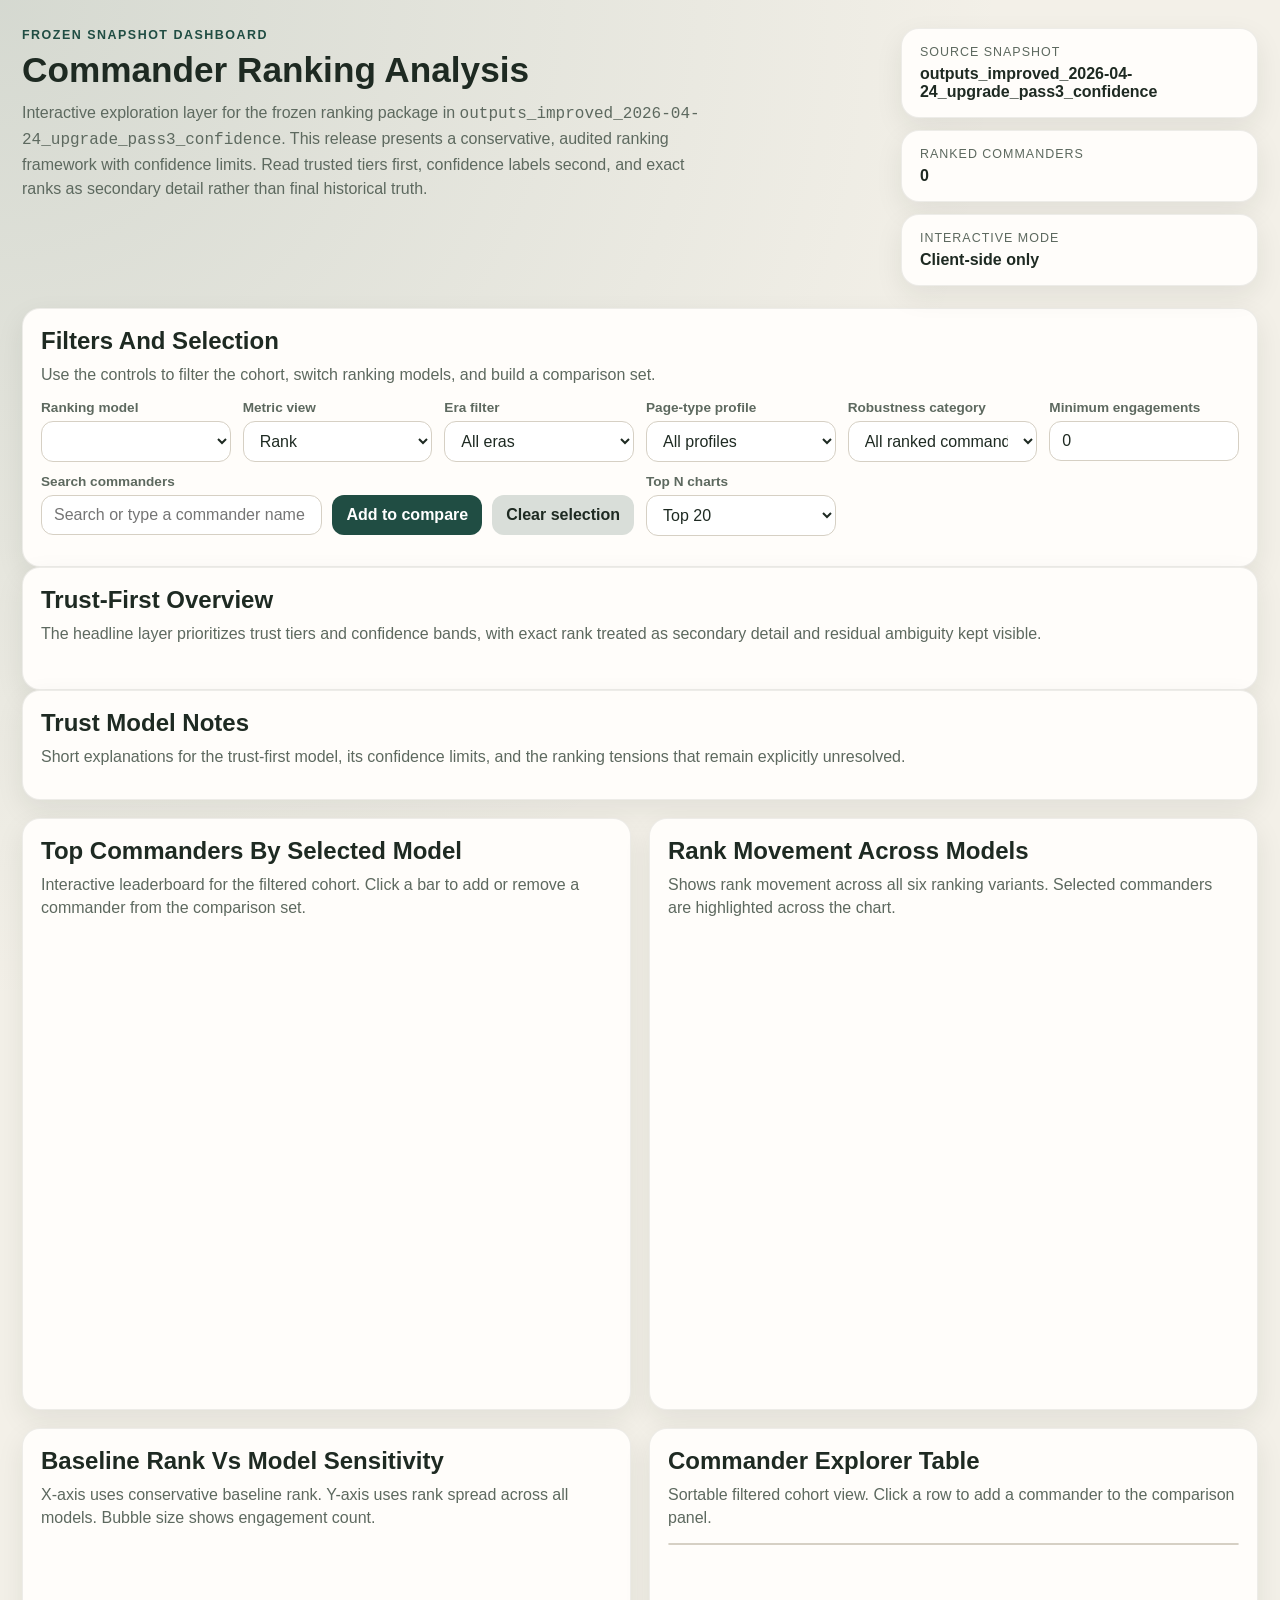
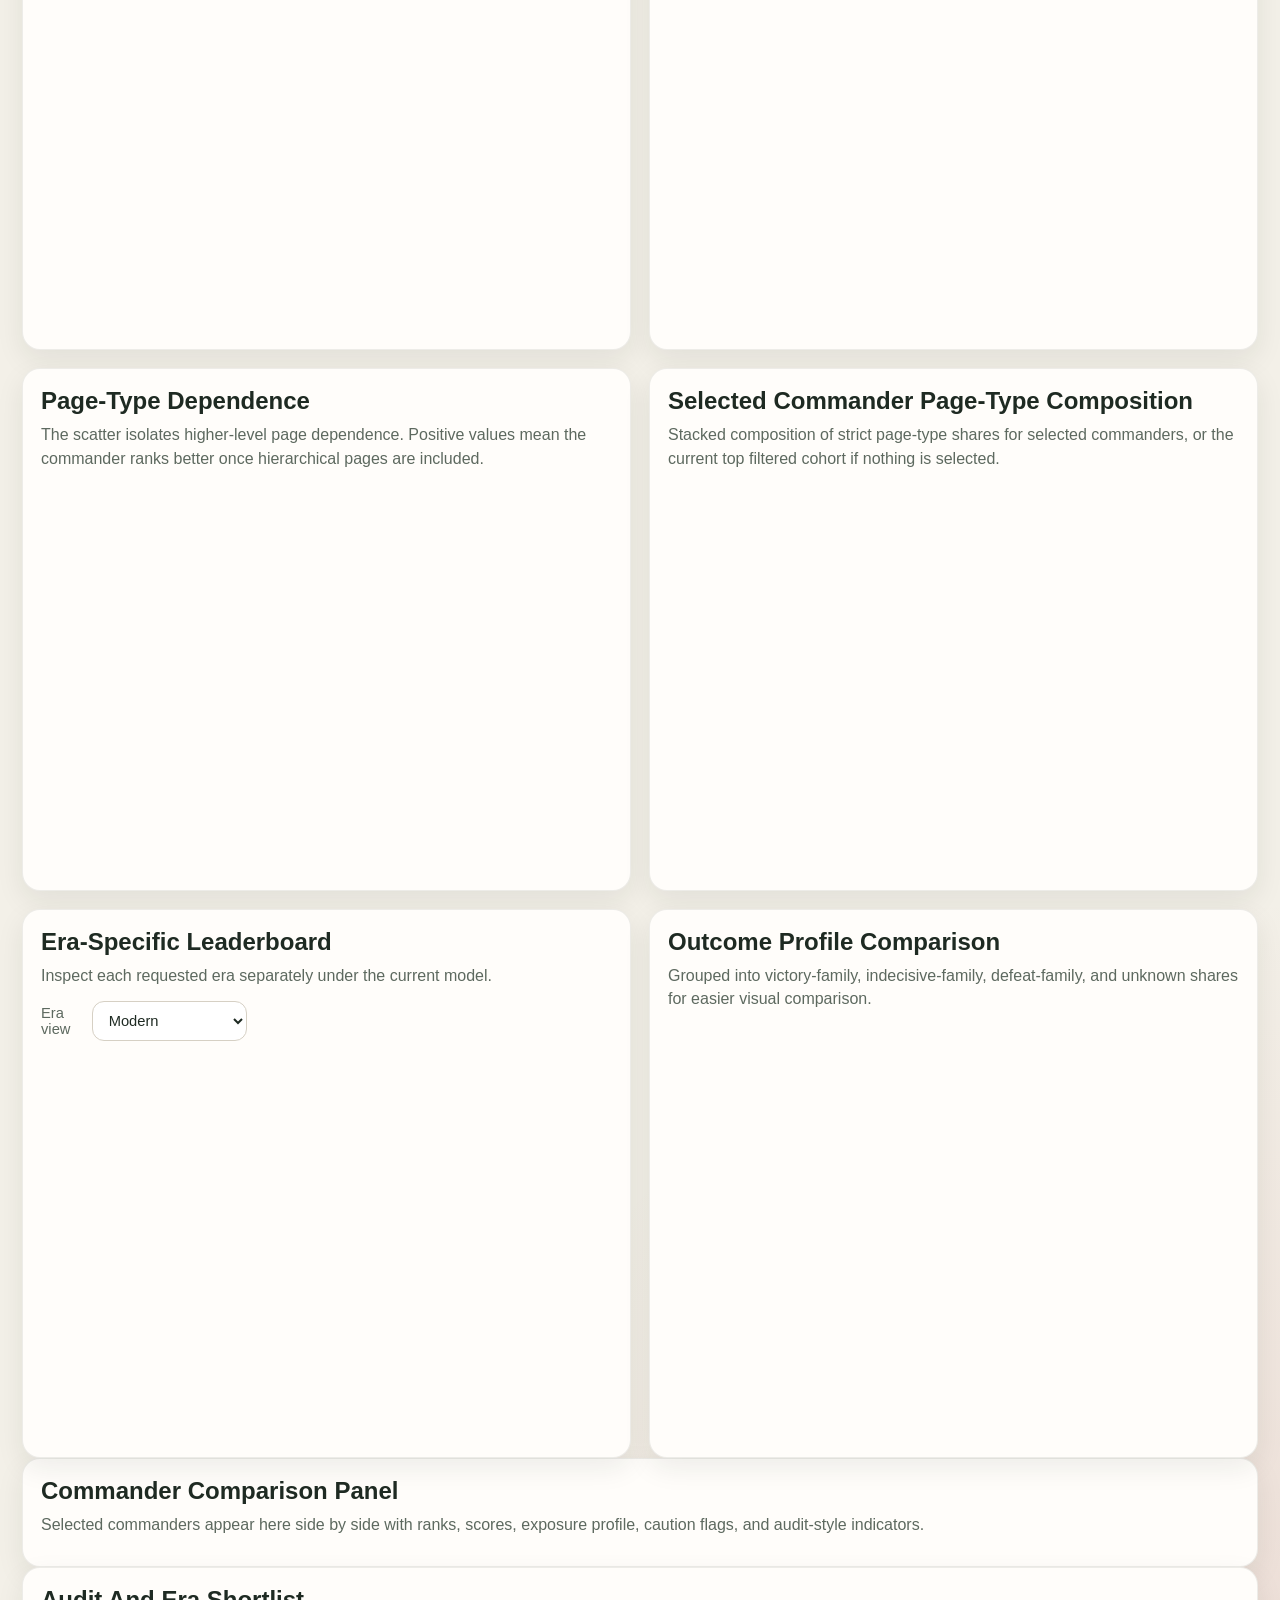
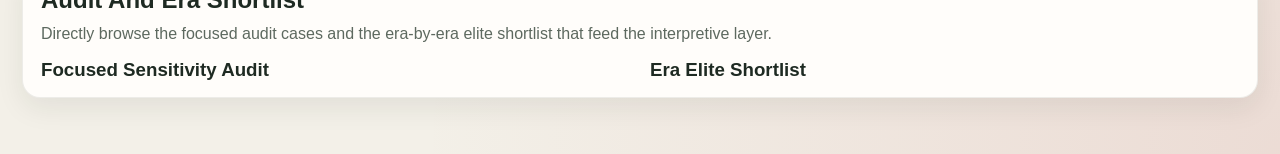
==== outputs_improved_2026-04-24_upgrade_pass3_confidence/dashboard/index.html @ 18c68225 "Add upgrade pass 3 confidence bands" ====
<!DOCTYPE html>
<html lang="en">
<head>
  <meta charset="UTF-8">
  <meta name="viewport" content="width=device-width, initial-scale=1.0">
  <title>Commander Ranking Analysis Dashboard</title>
  <link rel="stylesheet" href="./styles.css">
</head>
<body>
  <div class="app-shell">
    <header class="hero">
      <div>
        <p class="eyebrow">Frozen Snapshot Dashboard</p>
        <h1>Commander Ranking Analysis</h1>
        <p class="hero-copy">
          Interactive exploration layer for the frozen ranking package in <code>outputs_improved_2026-04-24_upgrade_pass3_confidence</code>.
          This release presents a conservative, audited ranking framework with confidence limits. Read trusted tiers first, confidence labels second, and exact ranks as secondary detail rather than final historical truth.
        </p>
      </div>
      <div class="hero-meta">
        <div class="hero-meta-card">
          <span class="meta-label">Source snapshot</span>
          <strong id="snapshot-label">outputs_improved_2026-04-24_upgrade_pass3_confidence</strong>
        </div>
        <div class="hero-meta-card">
          <span class="meta-label">Ranked commanders</span>
          <strong id="commander-count">0</strong>
        </div>
        <div class="hero-meta-card">
          <span class="meta-label">Interactive mode</span>
          <strong>Client-side only</strong>
        </div>
      </div>
    </header>

    <section class="panel controls-panel">
      <div class="panel-header">
        <h2>Filters And Selection</h2>
        <p>Use the controls to filter the cohort, switch ranking models, and build a comparison set.</p>
      </div>
      <div class="controls-grid">
        <label class="control">
          <span>Ranking model</span>
          <select id="model-select"></select>
        </label>
        <label class="control">
          <span>Metric view</span>
          <select id="metric-select">
            <option value="rank">Rank</option>
            <option value="score">Normalized score</option>
          </select>
        </label>
        <label class="control">
          <span>Era filter</span>
          <select id="era-filter">
            <option value="all">All eras</option>
            <option value="ancient">Ancient</option>
            <option value="medieval">Medieval</option>
            <option value="early_modern">Early modern</option>
            <option value="modern">Modern</option>
            <option value="contemporary">Contemporary</option>
          </select>
        </label>
        <label class="control">
          <span>Page-type profile</span>
          <select id="page-type-filter">
            <option value="all">All profiles</option>
            <option value="battle_dominant">Battle dominant</option>
            <option value="mixed_profile">Mixed profile</option>
            <option value="war_campaign_heavy">War/campaign heavy</option>
            <option value="operation_heavy">Operation heavy</option>
          </select>
        </label>
        <label class="control">
          <span>Robustness category</span>
          <select id="robustness-filter">
            <option value="all">All ranked commanders</option>
            <option value="robust_elite_core">Robust elite core</option>
            <option value="strong_upper_tier">Strong upper tier</option>
            <option value="high_confidence_upper_band">High-confidence upper band</option>
            <option value="model_sensitive_band">Model-sensitive band</option>
            <option value="other_ranked">Other ranked</option>
          </select>
        </label>
        <label class="control">
          <span>Minimum engagements</span>
          <input id="min-engagements-input" type="number" min="0" step="1" value="0">
        </label>
        <label class="control control-wide">
          <span>Search commanders</span>
          <div class="search-row">
            <input id="search-input" type="text" list="commander-search-list" placeholder="Search or type a commander name">
            <button id="add-commander-button" type="button">Add to compare</button>
            <button id="clear-selection-button" type="button" class="secondary-button">Clear selection</button>
          </div>
          <datalist id="commander-search-list"></datalist>
        </label>
        <label class="control">
          <span>Top N charts</span>
          <select id="top-n-select">
            <option value="10">Top 10</option>
            <option value="15">Top 15</option>
            <option value="20" selected>Top 20</option>
            <option value="25">Top 25</option>
            <option value="50">Top 50</option>
          </select>
        </label>
      </div>
      <div id="selected-commander-chips" class="selected-chips"></div>
    </section>

    <section class="panel overview-panel">
      <div class="panel-header">
        <h2>Trust-First Overview</h2>
        <p>The headline layer prioritizes trust tiers and confidence bands, with exact rank treated as secondary detail and residual ambiguity kept visible.</p>
      </div>
      <div id="overview-cards" class="overview-cards"></div>
      <div id="top-tier-columns" class="top-tier-columns"></div>
    </section>

    <section class="panel">
      <div class="panel-header">
        <h2>Trust Model Notes</h2>
        <p>Short explanations for the trust-first model, its confidence limits, and the ranking tensions that remain explicitly unresolved.</p>
      </div>
      <div id="trust-explainer" class="footer-grid"></div>
    </section>

    <section class="dashboard-grid">
      <section class="panel">
        <div class="panel-header">
          <h2>Top Commanders By Selected Model</h2>
          <p>Interactive leaderboard for the filtered cohort. Click a bar to add or remove a commander from the comparison set.</p>
        </div>
        <div id="leaderboard-chart" class="chart large-chart"></div>
      </section>

      <section class="panel">
        <div class="panel-header">
          <h2>Rank Movement Across Models</h2>
          <p>Shows rank movement across all six ranking variants. Selected commanders are highlighted across the chart.</p>
        </div>
        <div id="movement-chart" class="chart large-chart"></div>
      </section>

      <section class="panel">
        <div class="panel-header">
          <h2>Baseline Rank Vs Model Sensitivity</h2>
          <p>X-axis uses conservative baseline rank. Y-axis uses rank spread across all models. Bubble size shows engagement count.</p>
        </div>
        <div id="sensitivity-chart" class="chart medium-chart"></div>
      </section>

      <section class="panel">
        <div class="panel-header">
          <h2>Commander Explorer Table</h2>
          <p>Sortable filtered cohort view. Click a row to add a commander to the comparison panel.</p>
        </div>
        <div class="table-shell">
          <table id="explorer-table">
            <thead></thead>
            <tbody></tbody>
          </table>
        </div>
      </section>

      <section class="panel">
        <div class="panel-header">
          <h2>Page-Type Dependence</h2>
          <p>The scatter isolates higher-level page dependence. Positive values mean the commander ranks better once hierarchical pages are included.</p>
        </div>
        <div id="page-dependence-chart" class="chart medium-chart"></div>
      </section>

      <section class="panel">
        <div class="panel-header">
          <h2>Selected Commander Page-Type Composition</h2>
          <p>Stacked composition of strict page-type shares for selected commanders, or the current top filtered cohort if nothing is selected.</p>
        </div>
        <div id="page-composition-chart" class="chart medium-chart"></div>
      </section>

      <section class="panel">
        <div class="panel-header">
          <h2>Era-Specific Leaderboard</h2>
          <p>Inspect each requested era separately under the current model.</p>
        </div>
        <div class="inline-controls">
          <label>
            <span>Era view</span>
            <select id="era-view-select">
              <option value="ancient">Ancient</option>
              <option value="medieval">Medieval</option>
              <option value="early_modern">Early modern</option>
              <option value="modern" selected>Modern</option>
              <option value="contemporary">Contemporary</option>
            </select>
          </label>
        </div>
        <div id="era-chart" class="chart medium-chart"></div>
      </section>

      <section class="panel">
        <div class="panel-header">
          <h2>Outcome Profile Comparison</h2>
          <p>Grouped into victory-family, indecisive-family, defeat-family, and unknown shares for easier visual comparison.</p>
        </div>
        <div id="outcome-chart" class="chart medium-chart"></div>
      </section>
    </section>

    <section class="panel">
      <div class="panel-header">
        <h2>Commander Comparison Panel</h2>
        <p>Selected commanders appear here side by side with ranks, scores, exposure profile, caution flags, and audit-style indicators.</p>
      </div>
      <div id="comparison-cards" class="comparison-cards"></div>
    </section>

    <section class="panel footer-panel">
      <div class="panel-header">
        <h2>Audit And Era Shortlist</h2>
        <p>Directly browse the focused audit cases and the era-by-era elite shortlist that feed the interpretive layer.</p>
      </div>
      <div class="footer-grid">
        <div>
          <h3>Focused Sensitivity Audit</h3>
          <ul id="audit-list" class="plain-list"></ul>
        </div>
        <div>
          <h3>Era Elite Shortlist</h3>
          <ul id="era-shortlist-list" class="plain-list"></ul>
        </div>
      </div>
    </section>
  </div>

  <script src="./plotly.min.js"></script>
  <script src="./dashboard_data.js"></script>
  <script src="./app.js"></script>
</body>
</html>
---- outputs_improved_2026-04-24_upgrade_pass3_confidence/dashboard/styles.css ----
:root {
  --bg: #f3f0e8;
  --panel: #fffdfa;
  --panel-strong: #f7f4eb;
  --text: #1e2a22;
  --muted: #5d695f;
  --line: #d6d0c4;
  --accent: #204d43;
  --accent-soft: #d8ece5;
  --robust: #227c5d;
  --strong: #c77d22;
  --caution: #b74a4a;
  --other: #6f7a72;
  --battle: #2f6db3;
  --operation: #5b8c5a;
  --campaign: #b27c2f;
  --war: #894d9c;
  --victory: #2e8f63;
  --indecisive: #b88b2b;
  --defeat: #b74646;
  --unknown: #7b8480;
  --shadow: 0 10px 28px rgba(26, 32, 28, 0.08);
  --radius: 18px;
  --mono: "IBM Plex Mono", "SFMono-Regular", Consolas, monospace;
  --sans: "Segoe UI", "Aptos", "Helvetica Neue", Arial, sans-serif;
}

* {
  box-sizing: border-box;
}

body {
  margin: 0;
  background:
    radial-gradient(circle at top left, rgba(32, 77, 67, 0.14), transparent 28%),
    radial-gradient(circle at bottom right, rgba(183, 74, 74, 0.12), transparent 24%),
    var(--bg);
  color: var(--text);
  font-family: var(--sans);
}

.app-shell {
  max-width: 1640px;
  margin: 0 auto;
  padding: 28px 22px 56px;
}

.hero {
  display: grid;
  grid-template-columns: 2.4fr 1fr;
  gap: 22px;
  align-items: stretch;
  margin-bottom: 22px;
}

.eyebrow {
  margin: 0 0 10px;
  text-transform: uppercase;
  letter-spacing: 0.12em;
  font-size: 0.78rem;
  color: var(--accent);
  font-weight: 700;
}

h1, h2, h3 {
  margin: 0;
}

h1 {
  font-size: 2.2rem;
  line-height: 1.05;
  margin-bottom: 12px;
}

.hero-copy {
  margin: 0;
  max-width: 78ch;
  color: var(--muted);
  line-height: 1.55;
}

.hero-meta {
  display: grid;
  grid-template-columns: repeat(1, minmax(0, 1fr));
  gap: 12px;
}

.hero-meta-card,
.panel {
  background: var(--panel);
  border: 1px solid rgba(31, 43, 35, 0.08);
  box-shadow: var(--shadow);
  border-radius: var(--radius);
}

.hero-meta-card {
  padding: 16px 18px;
}

.meta-label {
  display: block;
  font-size: 0.78rem;
  text-transform: uppercase;
  letter-spacing: 0.08em;
  color: var(--muted);
  margin-bottom: 6px;
}

.panel {
  padding: 18px 18px 16px;
}

.panel-header {
  margin-bottom: 14px;
}

.panel-header p {
  margin: 8px 0 0;
  color: var(--muted);
  line-height: 1.45;
}

.controls-grid {
  display: grid;
  grid-template-columns: repeat(6, minmax(0, 1fr));
  gap: 12px;
}

.control {
  display: flex;
  flex-direction: column;
  gap: 6px;
}

.control-wide {
  grid-column: span 3;
}

.control span {
  font-size: 0.85rem;
  color: var(--muted);
  font-weight: 600;
}

input,
select,
button {
  font: inherit;
}

input,
select {
  width: 100%;
  border: 1px solid var(--line);
  border-radius: 12px;
  background: #fff;
  padding: 10px 12px;
  color: var(--text);
}

button {
  border: none;
  border-radius: 12px;
  background: var(--accent);
  color: white;
  padding: 10px 14px;
  cursor: pointer;
  font-weight: 700;
}

button.secondary-button {
  background: #d9ded9;
  color: var(--text);
}

button:hover {
  opacity: 0.92;
}

.search-row {
  display: grid;
  grid-template-columns: minmax(0, 1fr) auto auto;
  gap: 10px;
}

.selected-chips {
  display: flex;
  flex-wrap: wrap;
  gap: 8px;
  margin-top: 14px;
}

.chip {
  display: inline-flex;
  align-items: center;
  gap: 8px;
  border-radius: 999px;
  background: var(--panel-strong);
  border: 1px solid var(--line);
  padding: 7px 12px;
  font-size: 0.9rem;
}

.chip button {
  padding: 0;
  background: transparent;
  color: var(--muted);
  font-size: 1rem;
}

.overview-cards {
  display: grid;
  grid-template-columns: repeat(4, minmax(0, 1fr));
  gap: 12px;
  margin-bottom: 14px;
}

.metric-card {
  background: var(--panel-strong);
  border: 1px solid var(--line);
  border-radius: 16px;
  padding: 14px 16px;
}

.metric-card .metric-label {
  font-size: 0.78rem;
  text-transform: uppercase;
  letter-spacing: 0.08em;
  color: var(--muted);
}

.metric-card .metric-value {
  display: block;
  margin-top: 6px;
  font-size: 1.65rem;
  font-weight: 800;
}

.metric-card .metric-detail {
  margin-top: 4px;
  color: var(--muted);
  font-size: 0.92rem;
}

.top-tier-columns {
  display: grid;
  grid-template-columns: repeat(3, minmax(0, 1fr));
  gap: 12px;
}

.tier-column {
  border: 1px solid var(--line);
  background: var(--panel-strong);
  border-radius: 16px;
  padding: 14px 16px;
}

.tier-column.robust {
  border-top: 4px solid var(--robust);
}

.tier-column.strong {
  border-top: 4px solid var(--strong);
}

.tier-column.caution {
  border-top: 4px solid var(--caution);
}

.tier-column h3 {
  margin-bottom: 8px;
}

.tier-column p {
  margin: 0 0 10px;
  color: var(--muted);
  line-height: 1.45;
}

.tier-list {
  display: flex;
  flex-wrap: wrap;
  gap: 8px;
}

.tier-pill {
  display: inline-flex;
  align-items: center;
  border-radius: 999px;
  padding: 6px 10px;
  font-size: 0.86rem;
  background: white;
  border: 1px solid var(--line);
  cursor: pointer;
}

.dashboard-grid {
  display: grid;
  grid-template-columns: repeat(2, minmax(0, 1fr));
  gap: 18px;
  margin-top: 18px;
}

.chart {
  min-height: 360px;
}

.large-chart {
  min-height: 460px;
}

.medium-chart {
  min-height: 390px;
}

.inline-controls {
  margin-bottom: 10px;
}

.inline-controls label {
  display: inline-flex;
  align-items: center;
  gap: 10px;
  font-size: 0.92rem;
  color: var(--muted);
}

.comparison-cards {
  display: grid;
  grid-template-columns: repeat(auto-fit, minmax(280px, 1fr));
  gap: 14px;
}

.comparison-card {
  border: 1px solid var(--line);
  border-radius: 16px;
  background: var(--panel-strong);
  padding: 14px 16px;
}

.comparison-card h3 {
  margin-bottom: 4px;
}

.comparison-meta {
  font-size: 0.9rem;
  color: var(--muted);
  margin-bottom: 12px;
}

.tier-line {
  display: grid;
  gap: 4px;
  border-left: 3px solid var(--ink);
  background: rgba(255, 255, 255, 0.72);
  border-radius: 10px;
  padding: 8px 10px;
  margin-bottom: 12px;
}

.tier-line span {
  color: var(--muted);
  font-size: 0.86rem;
  line-height: 1.35;
}

.confidence-line {
  border-left-color: var(--accent);
}

.comparison-grid {
  display: grid;
  grid-template-columns: repeat(2, minmax(0, 1fr));
  gap: 8px 10px;
  margin-bottom: 12px;
}

.comparison-grid div {
  background: white;
  border: 1px solid var(--line);
  border-radius: 12px;
  padding: 8px 10px;
}

.comparison-grid span {
  display: block;
  font-size: 0.74rem;
  color: var(--muted);
  text-transform: uppercase;
  letter-spacing: 0.06em;
}

.comparison-grid strong {
  display: block;
  margin-top: 3px;
}

.model-rank-list {
  width: 100%;
  border-collapse: collapse;
  margin-top: 10px;
}

.model-rank-list td,
.model-rank-list th {
  padding: 6px 4px;
  border-bottom: 1px solid rgba(0, 0, 0, 0.06);
  text-align: left;
}

.model-rank-list td:last-child,
.model-rank-list th:last-child {
  text-align: right;
}

.flag-list {
  display: flex;
  flex-wrap: wrap;
  gap: 6px;
  margin-top: 10px;
}

.flag {
  border-radius: 999px;
  border: 1px solid var(--line);
  background: white;
  padding: 5px 8px;
  font-size: 0.8rem;
}

.table-shell {
  overflow: auto;
  max-height: 460px;
  border: 1px solid var(--line);
  border-radius: 14px;
}

table {
  width: 100%;
  border-collapse: collapse;
}

thead {
  position: sticky;
  top: 0;
  background: #f8f4ed;
  z-index: 1;
}

th,
td {
  padding: 10px 12px;
  border-bottom: 1px solid rgba(0, 0, 0, 0.05);
  text-align: left;
  font-size: 0.92rem;
}

th[data-sort-key] {
  cursor: pointer;
  user-select: none;
}

th[data-sort-key]:hover,
th.sorted {
  color: var(--ink);
  background: rgba(32, 77, 67, 0.07);
}

tbody tr {
  cursor: pointer;
}

tbody tr:hover {
  background: rgba(32, 77, 67, 0.06);
}

tbody tr.selected-row {
  background: rgba(32, 77, 67, 0.12);
}

.footer-grid {
  display: grid;
  grid-template-columns: repeat(2, minmax(0, 1fr));
  gap: 20px;
}

.plain-list {
  margin: 0;
  padding-left: 18px;
}

.plain-list li {
  margin-bottom: 10px;
  line-height: 1.45;
}

code,
.mono {
  font-family: var(--mono);
}

.muted {
  color: var(--muted);
}

@media (max-width: 1240px) {
  .hero,
  .dashboard-grid,
  .footer-grid,
  .top-tier-columns,
  .overview-cards {
    grid-template-columns: 1fr;
  }

  .controls-grid {
    grid-template-columns: repeat(2, minmax(0, 1fr));
  }

  .control-wide {
    grid-column: span 2;
  }
}

@media (max-width: 760px) {
  .app-shell {
    padding: 18px 14px 40px;
  }

  .controls-grid,
  .search-row {
    grid-template-columns: 1fr;
  }

  .control-wide {
    grid-column: span 1;
  }
}
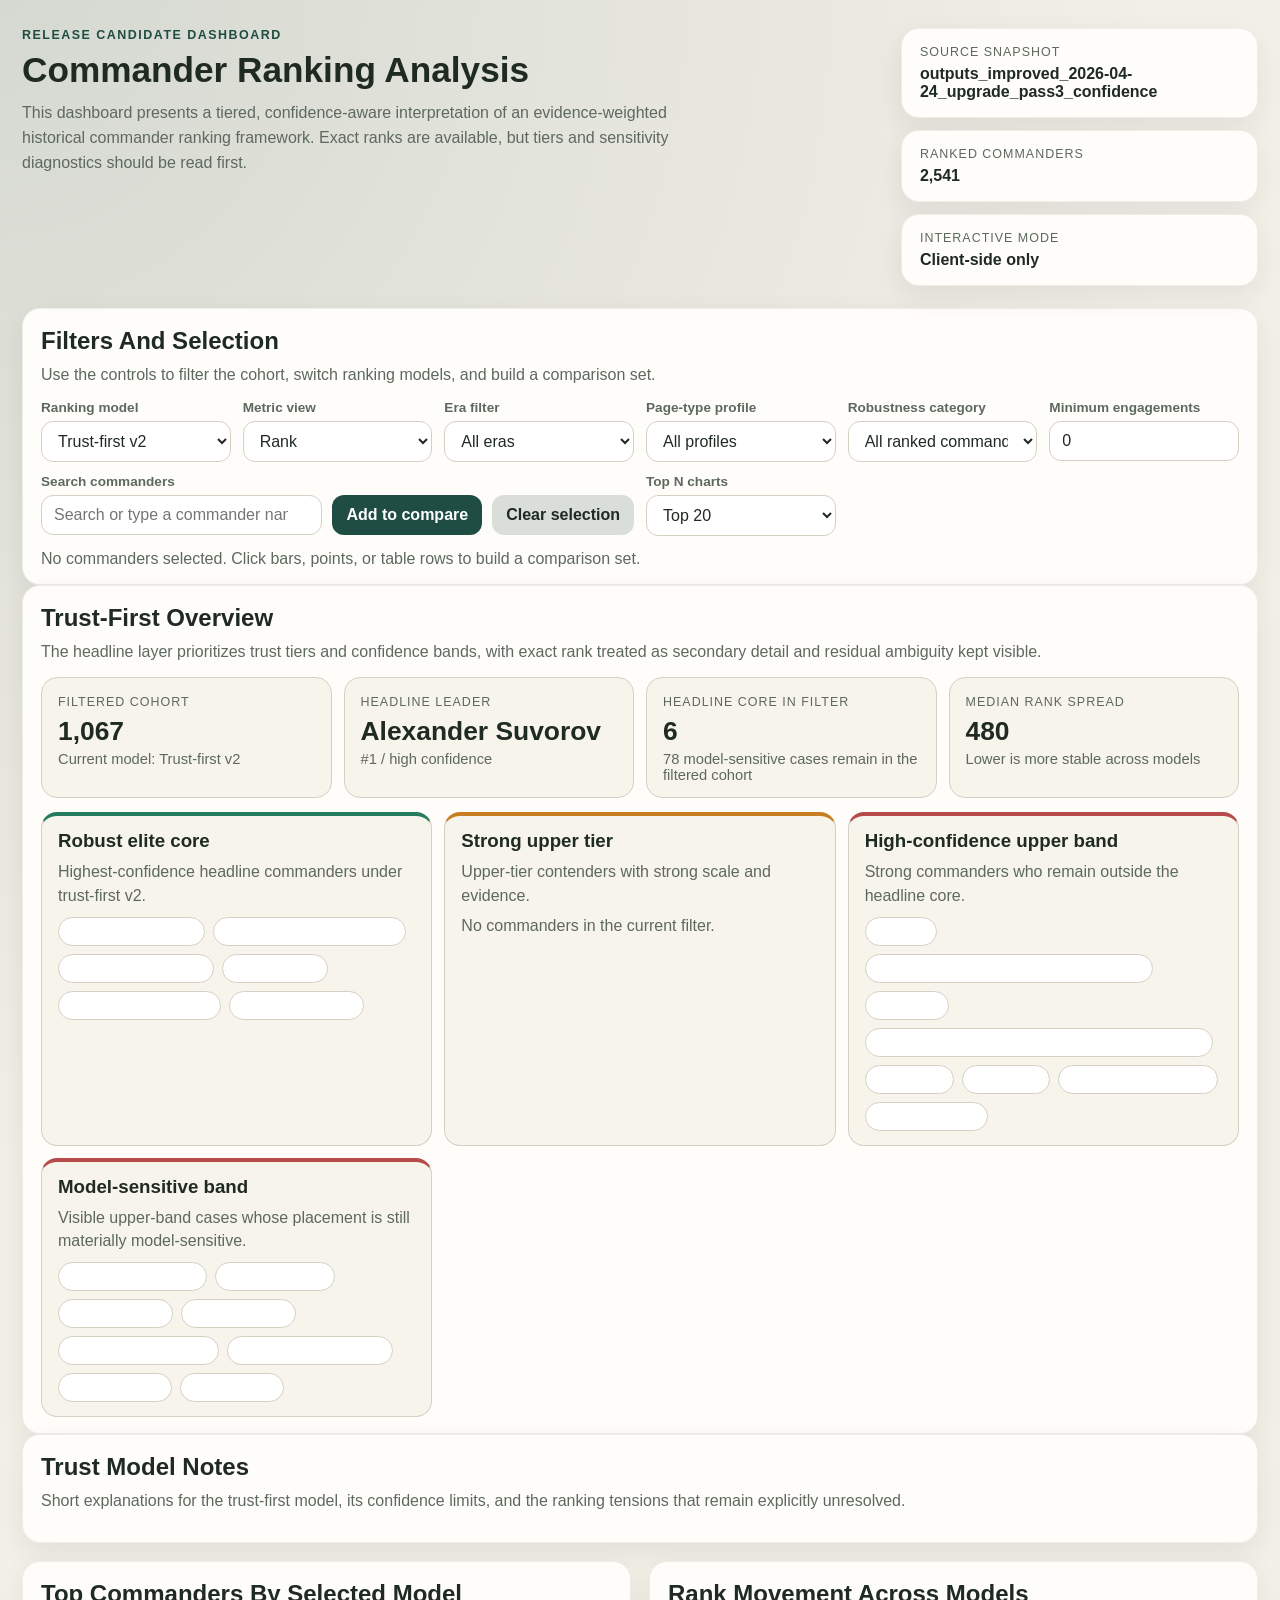
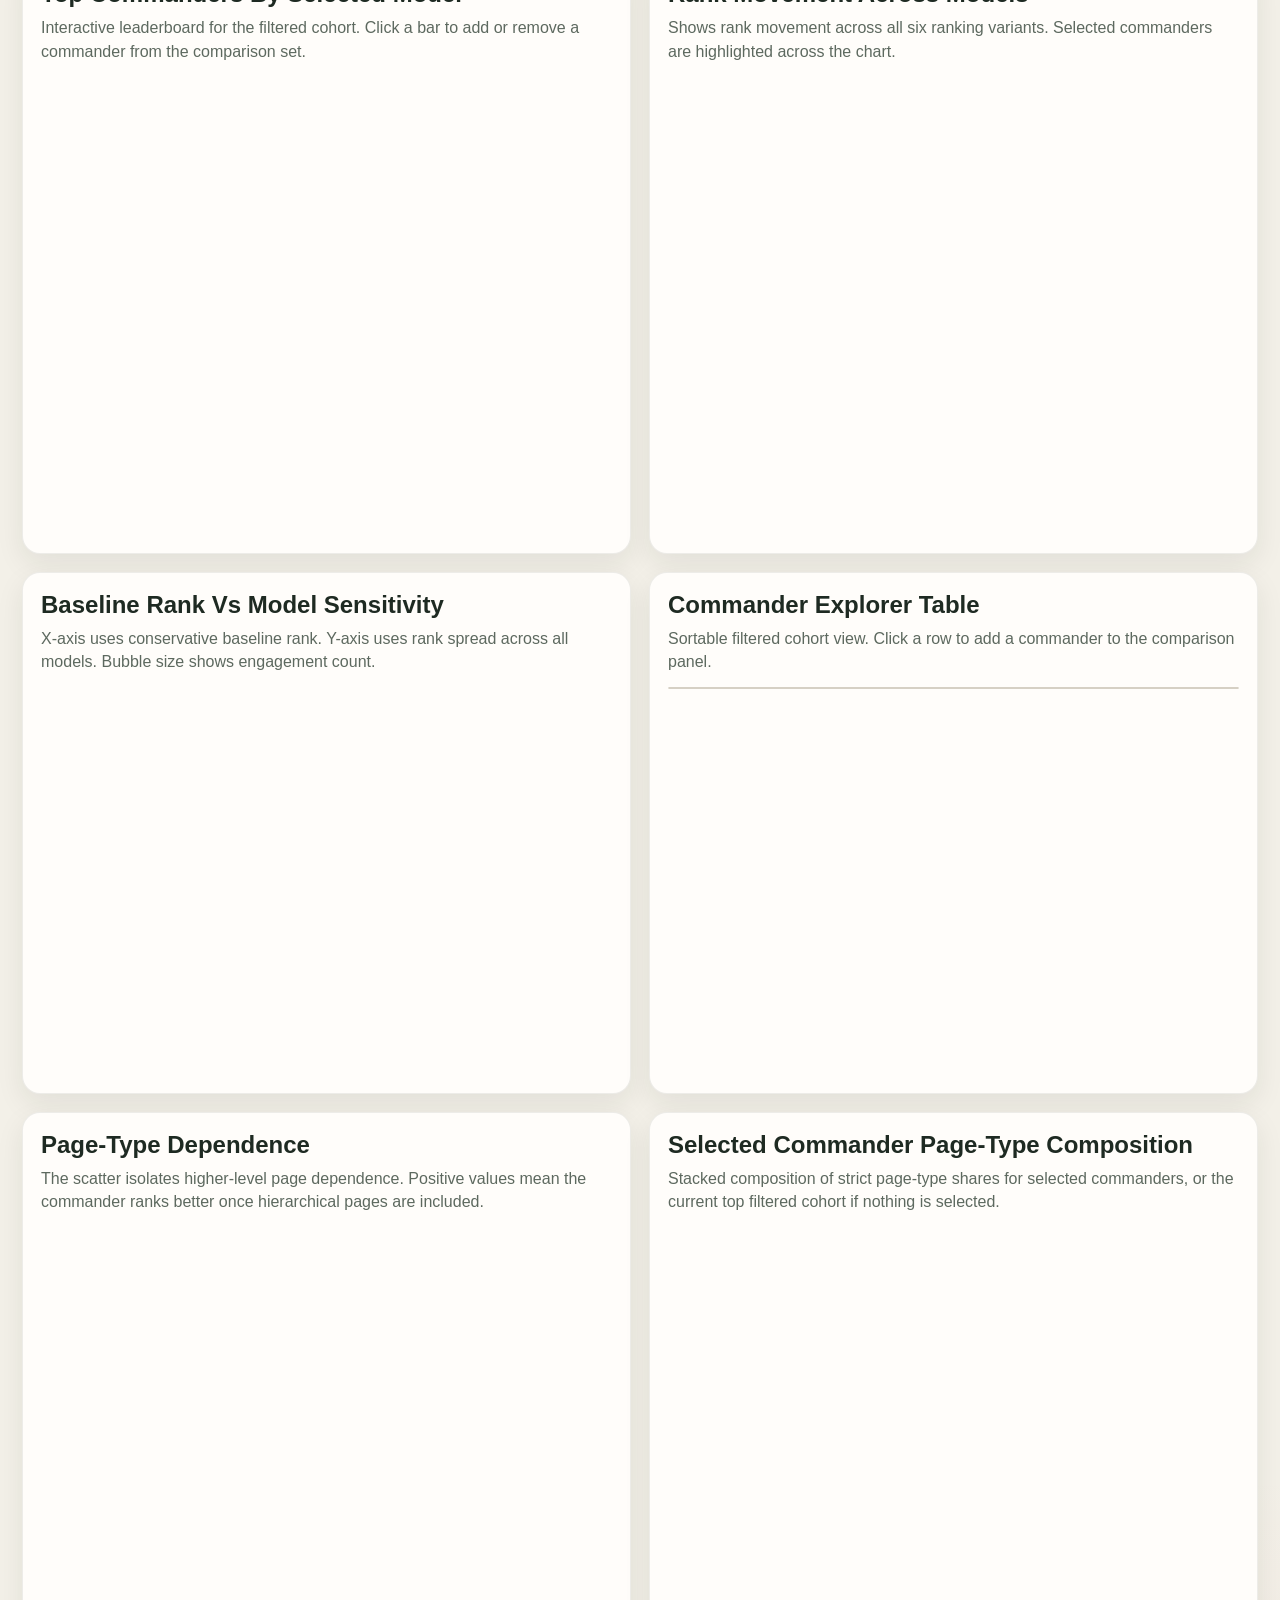
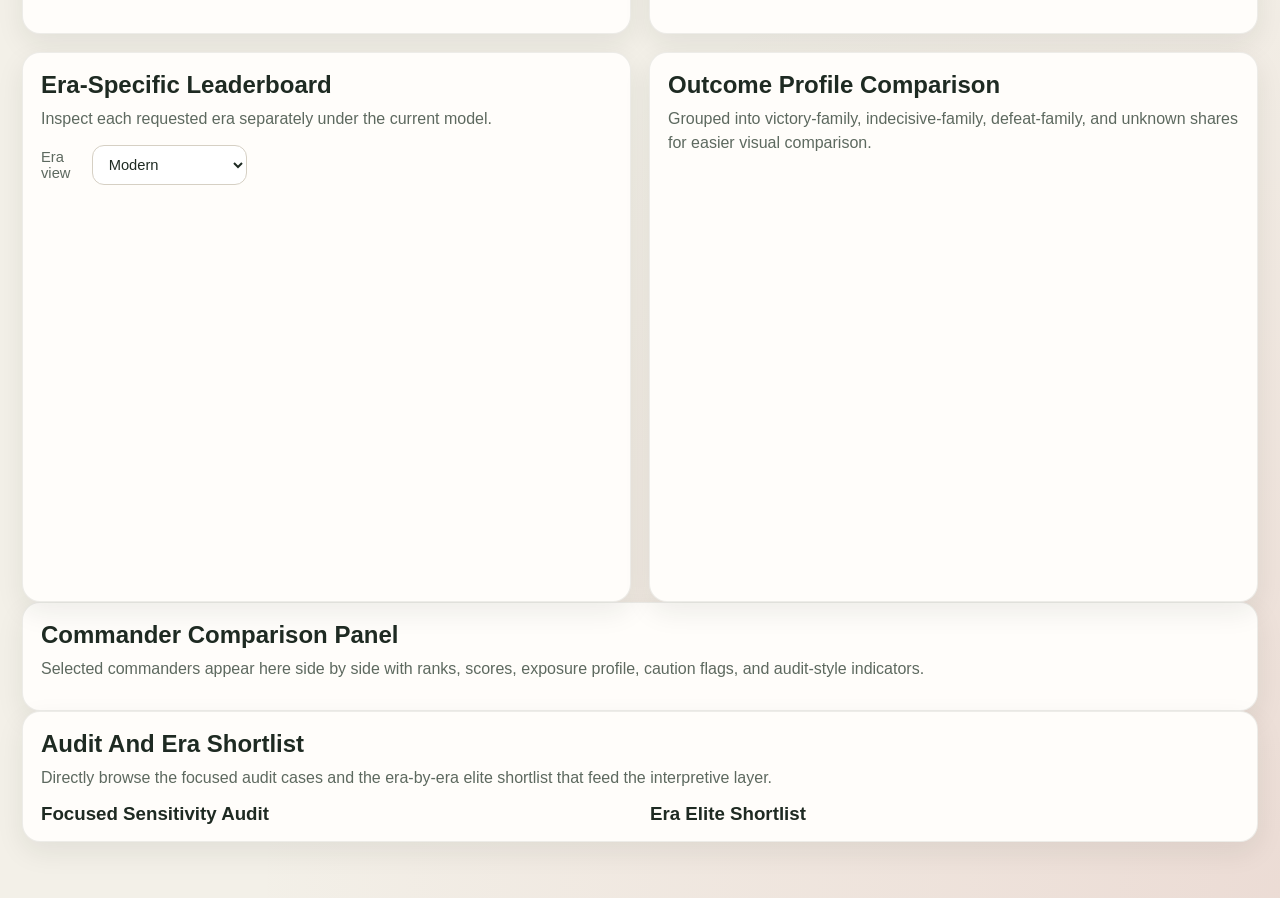
==== commit b3eed40b: "Preserve desktop ranking work before cleanup" ====
--- a/outputs_improved_2026-04-24_upgrade_pass3_confidence/dashboard/index.html
+++ b/outputs_improved_2026-04-24_upgrade_pass3_confidence/dashboard/index.html
@@ -3,6 +3,7 @@
 <head>
   <meta charset="UTF-8">
   <meta name="viewport" content="width=device-width, initial-scale=1.0">
+  <meta http-equiv="Content-Security-Policy" content="default-src 'self'; script-src 'self'; style-src 'self' 'unsafe-inline'; img-src 'self' data:; object-src 'none'; base-uri 'self'">
   <title>Commander Ranking Analysis Dashboard</title>
   <link rel="stylesheet" href="./styles.css">
 </head>
@@ -10,17 +11,17 @@
   <div class="app-shell">
     <header class="hero">
       <div>
-        <p class="eyebrow">Frozen Snapshot Dashboard</p>
+        <p class="eyebrow">Release Candidate Dashboard</p>
         <h1>Commander Ranking Analysis</h1>
         <p class="hero-copy">
-          Interactive exploration layer for the frozen ranking package in <code>outputs_improved_2026-04-24_upgrade_pass3_confidence</code>.
-          This release presents a conservative, audited ranking framework with confidence limits. Read trusted tiers first, confidence labels second, and exact ranks as secondary detail rather than final historical truth.
+          This dashboard presents a tiered, confidence-aware interpretation of an evidence-weighted historical commander ranking framework.
+          Exact ranks are available, but tiers and sensitivity diagnostics should be read first.
         </p>
       </div>
       <div class="hero-meta">
         <div class="hero-meta-card">
           <span class="meta-label">Source snapshot</span>
-          <strong id="snapshot-label">outputs_improved_2026-04-24_upgrade_pass3_confidence</strong>
+          <strong id="snapshot-label">outputs_improved_2026-04-24_upgrade_pass5_release_candidate</strong>
         </div>
         <div class="hero-meta-card">
           <span class="meta-label">Ranked commanders</span>
